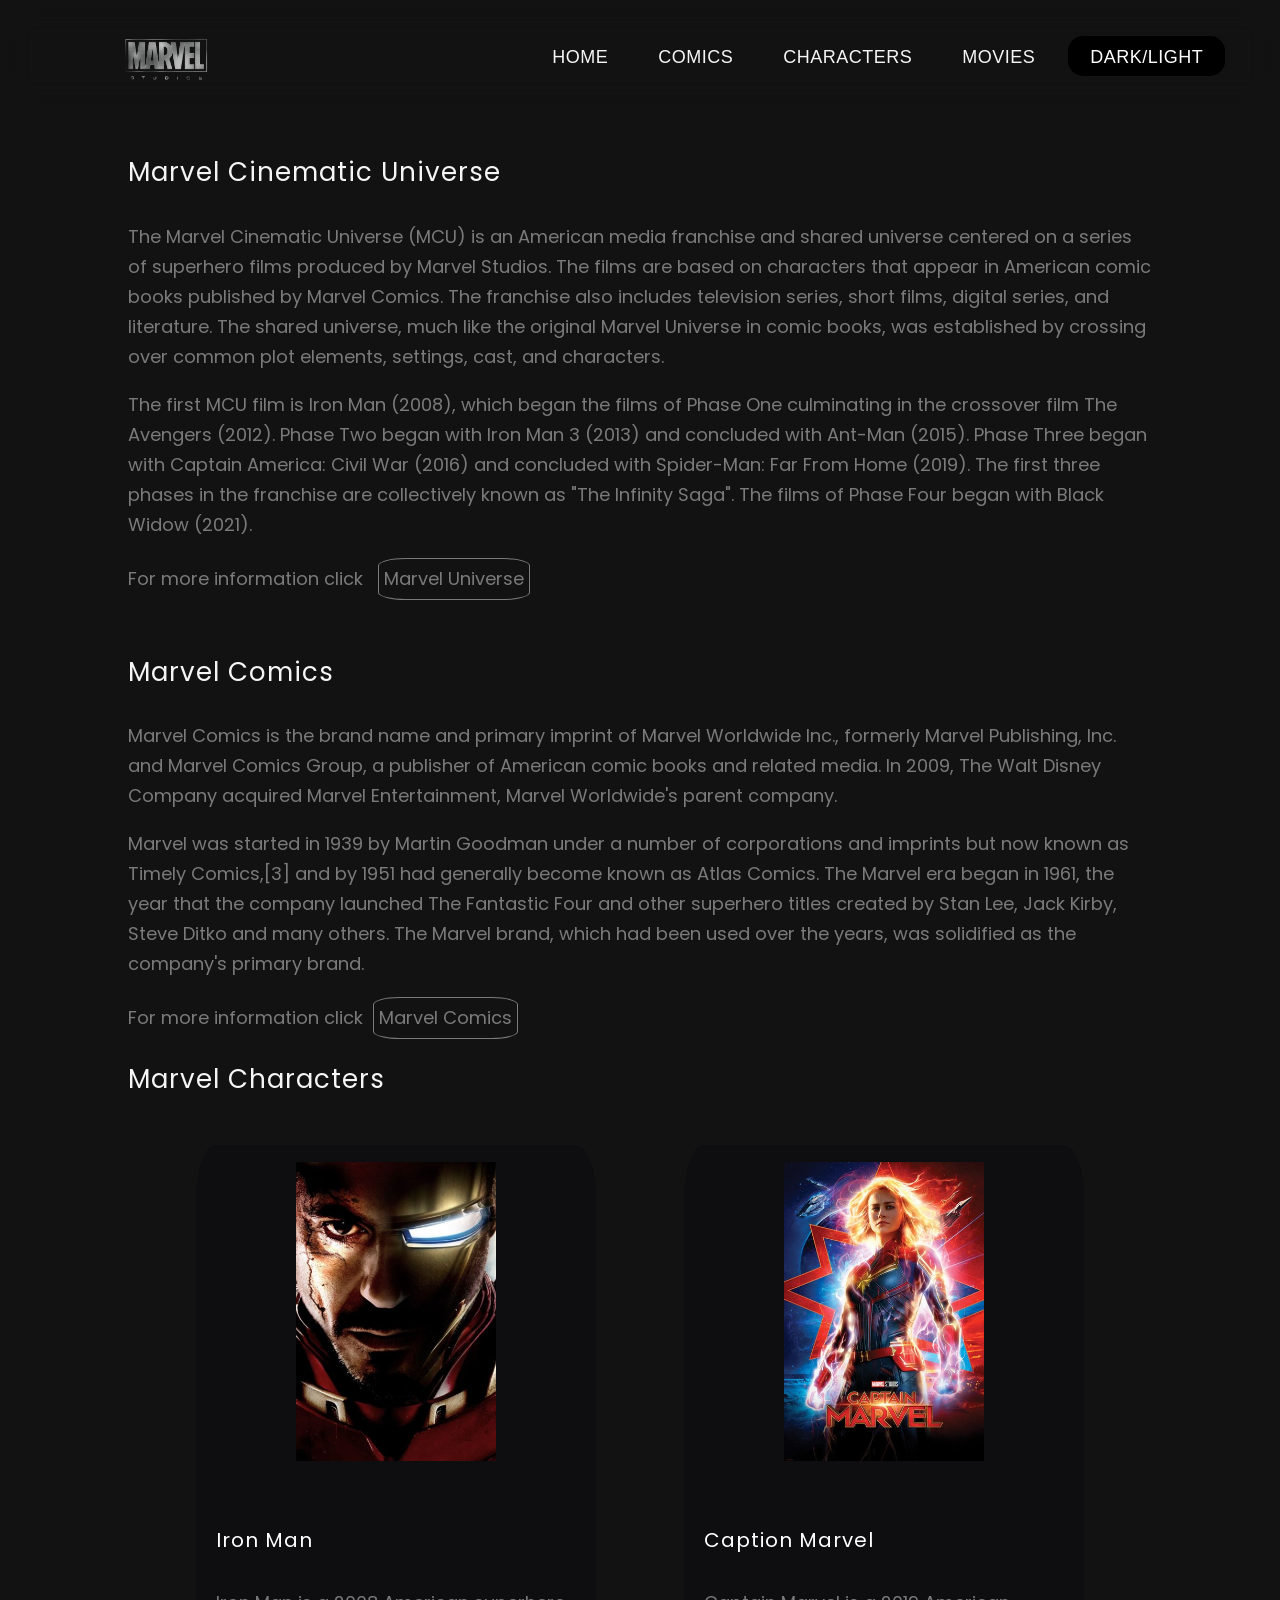
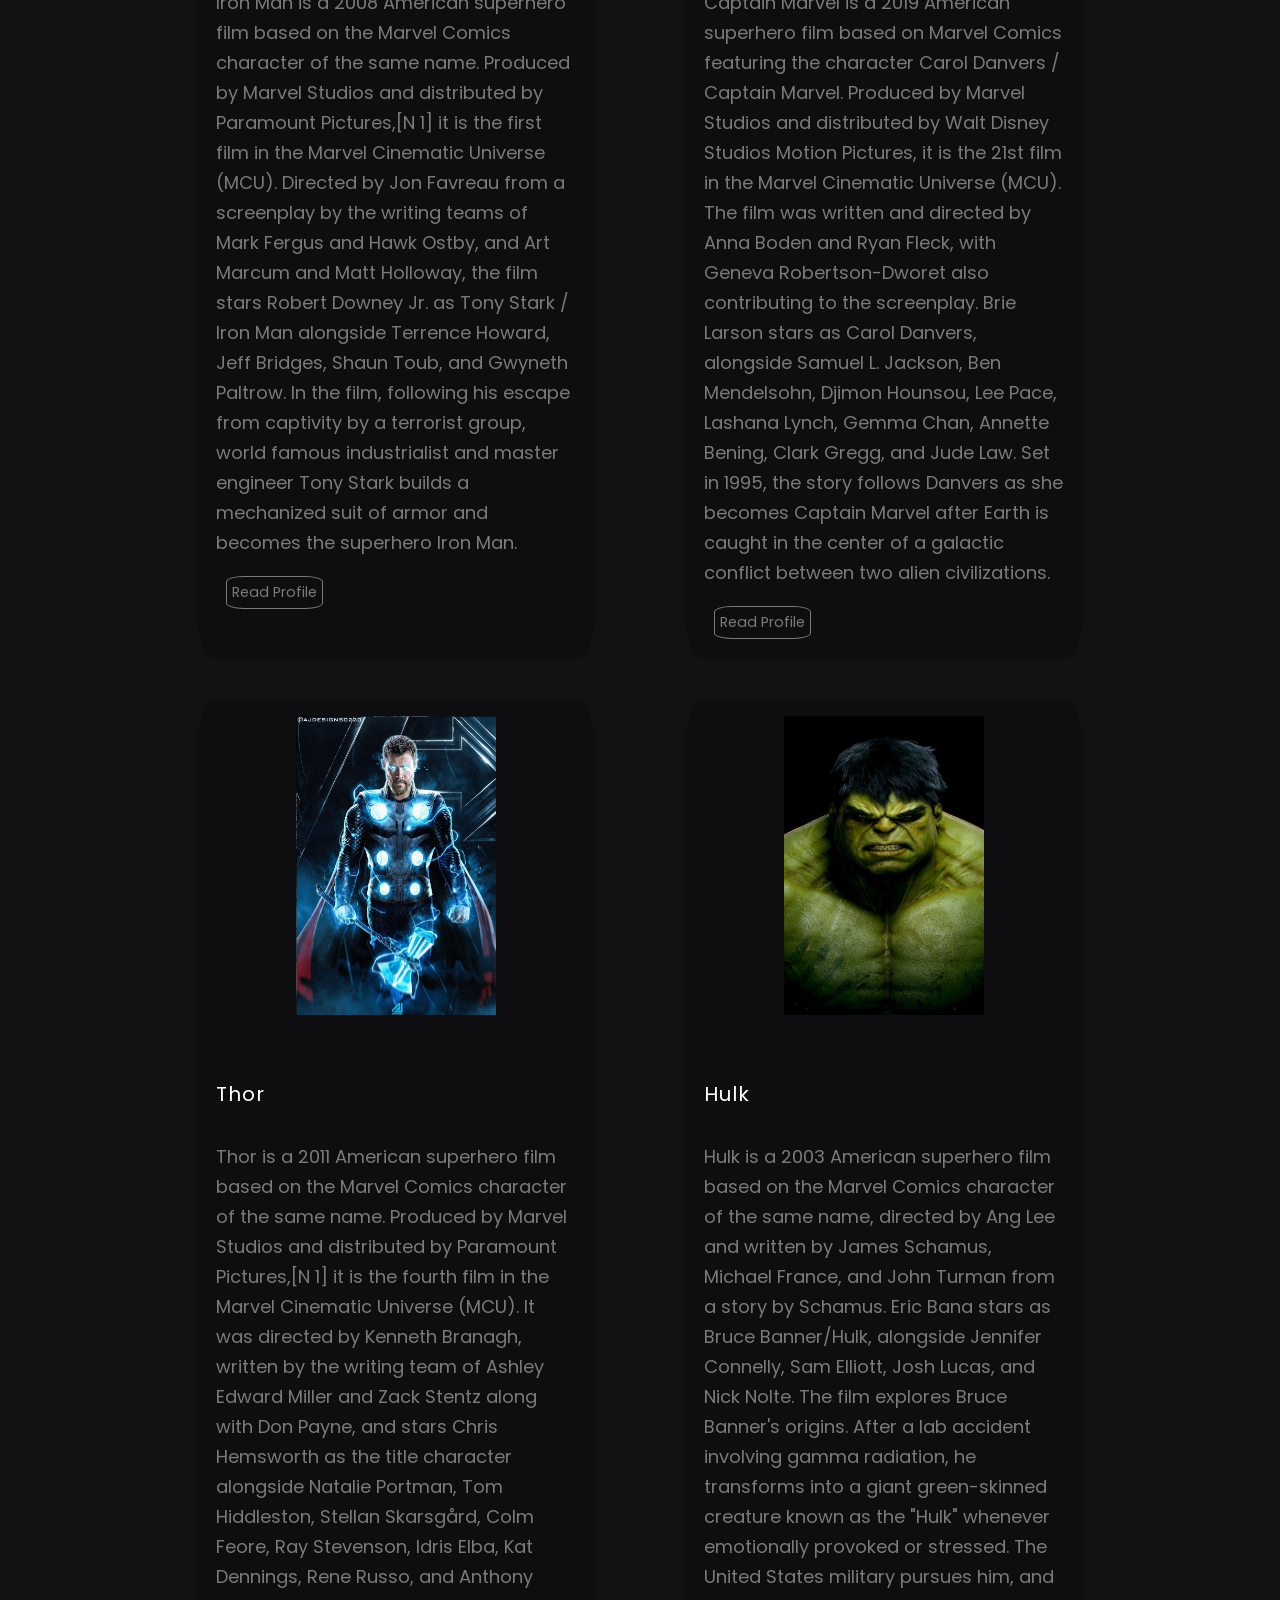
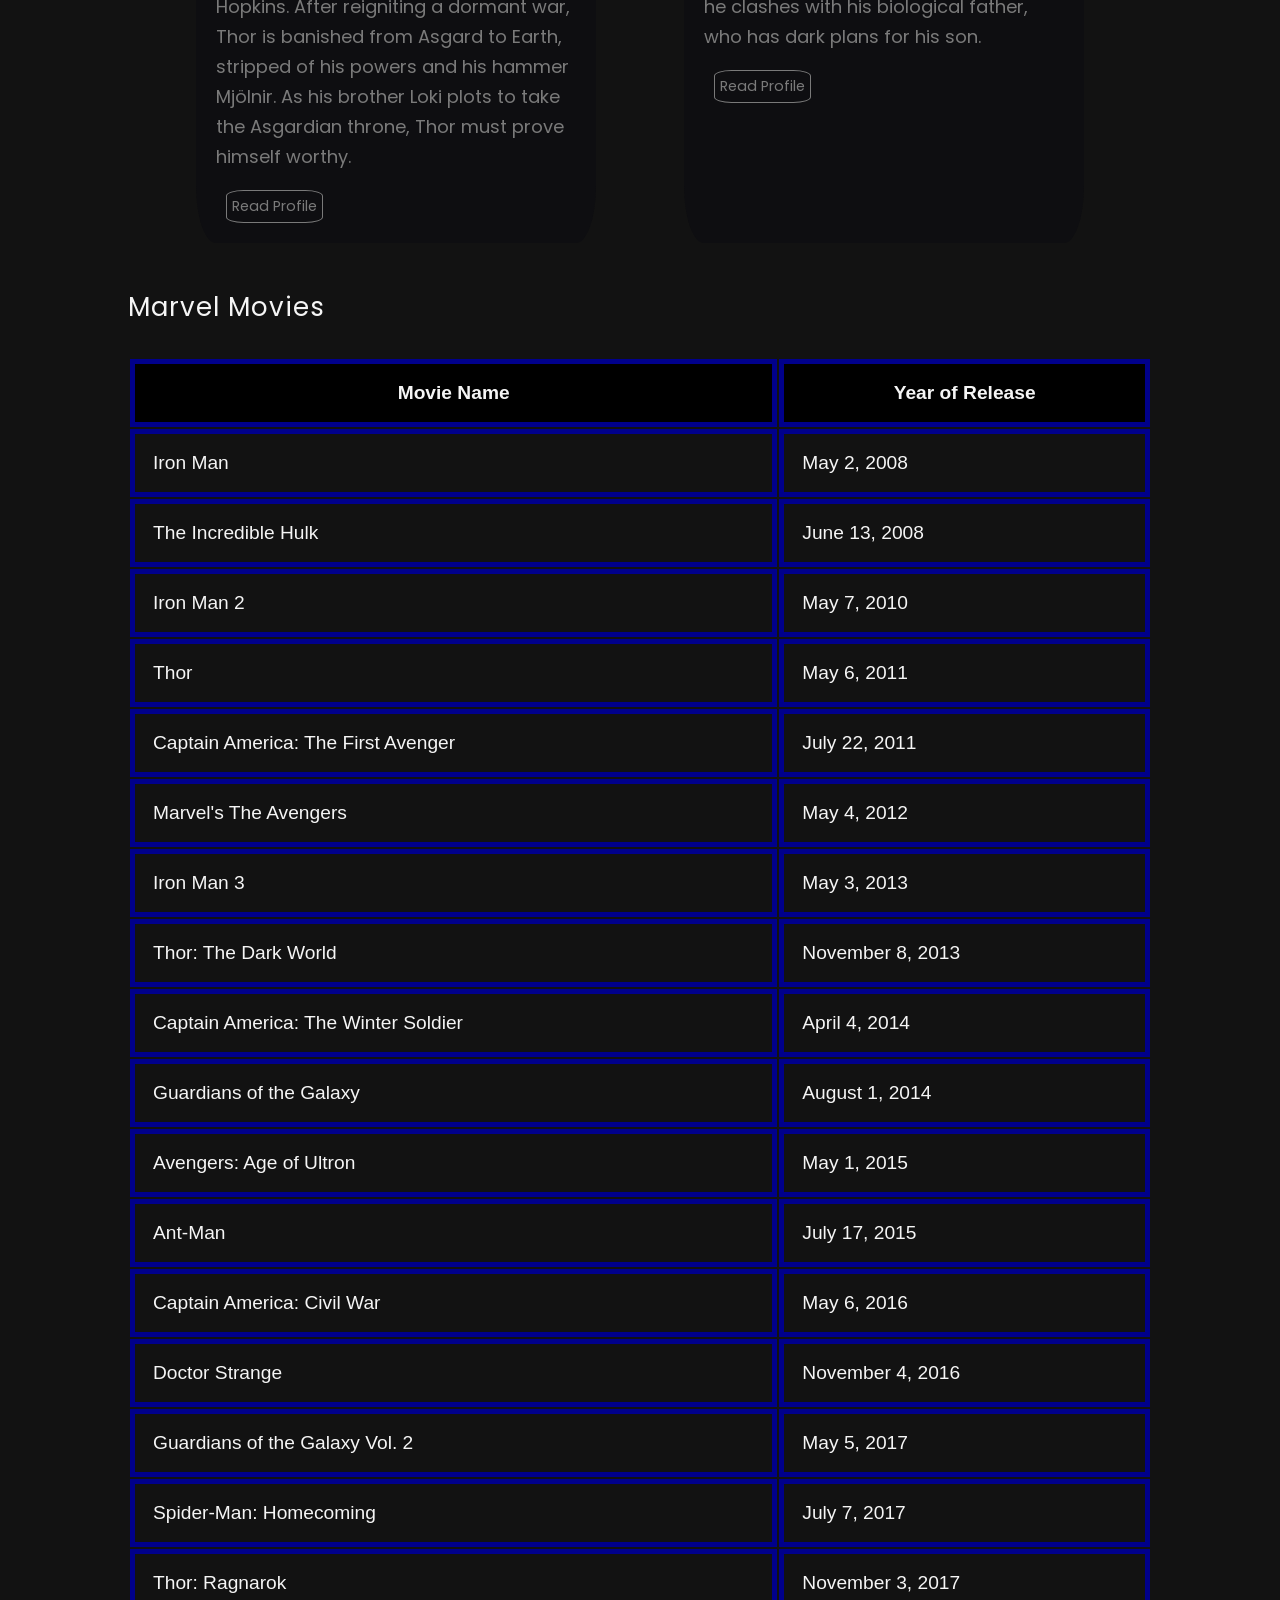
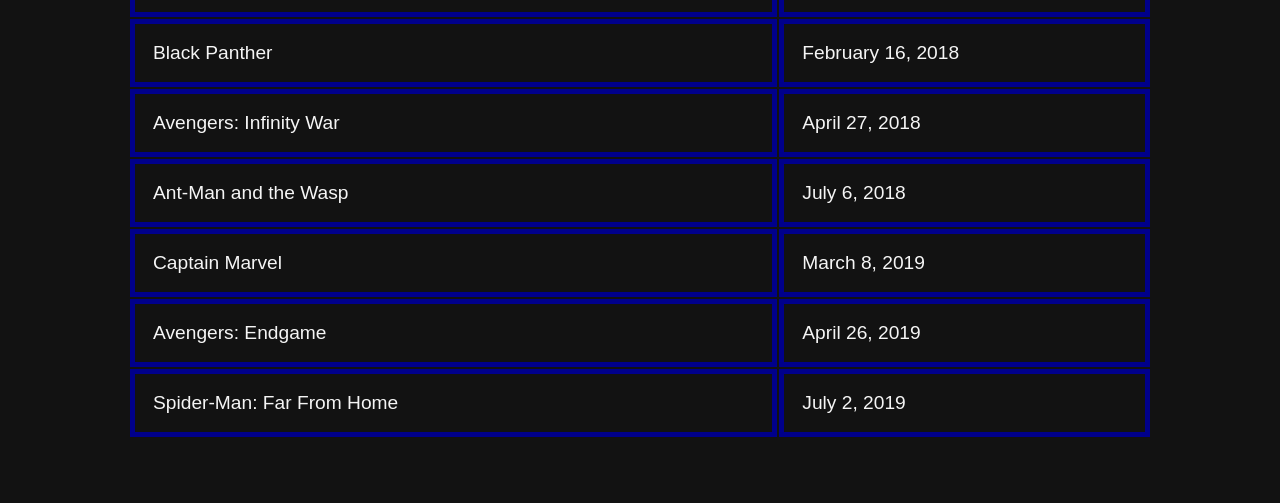
==== index.html @ 27afc03b "Updated the nav bar" ====
<!DOCTYPE html>
<html>
<head>
<meta charset="utf-8">
<title>Marvel Cinematic Universe</title>
<link rel="icon" type="image/jpeg" href="favicon.jpeg">
<link rel="stylesheet" type="text/css" href="index.css">
<script src="index.js"></script>

<link rel="preconnect" href="https://fonts.googleapis.com">
<link rel="preconnect" href="https://fonts.gstatic.com" crossorigin>
<link href="https://fonts.googleapis.com/css2?family=Almarai:wght@300&family=Lora:ital,wght@0,500;1,400&family=Roboto:wght@100&display=swap" rel="stylesheet">
<link rel="preconnect" href="https://fonts.googleapis.com">
<link rel="preconnect" href="https://fonts.gstatic.com" crossorigin>
<link href="https://fonts.googleapis.com/css2?family=Poppins&display=swap" rel="stylesheet">
</head>
<body id="container-body" class="dark-background">

	<section id="navi">
	<nav>
		<!-- <a class="logo" href="#"> -->
			<img class="logo" src="logo.png">
		<!-- </a> -->
		<!-- <span></span><span></span><span></span> -->
		<ul class="menu" class="dark-background">
			<li><a href="#">Home</a></li>
			<li><a href="#comics">Comics</a></li>
			<li><a href="#char">Characters</a></li>
			<li><a href="#movies">Movies</a></li>
			<li><input type="button" name="toggle-button" value="Dark/Light" onclick="toggleBackground()" /></li>
	</nav>
	</section>

	<section class="intro" id="intro1">
	<h1 >Marvel Cinematic Universe</h1>
	<p>The Marvel Cinematic Universe (MCU) is an American media franchise and shared universe centered on a series of superhero films produced by Marvel Studios. The films are based on characters that appear in American comic books published by Marvel Comics. The franchise also includes television series, short films, digital series, and literature. The shared universe, much like the original Marvel Universe in comic books, was established by crossing over common plot elements, settings, cast, and characters.</p>
	<p>The first MCU film is Iron Man (2008), which began the films of Phase One culminating in the crossover film The Avengers (2012). Phase Two began with Iron Man 3 (2013) and concluded with Ant-Man (2015). Phase Three began with Captain America: Civil War (2016) and concluded with Spider-Man: Far From Home (2019). The first three phases in the franchise are collectively known as "The Infinity Saga". The films of Phase Four began with Black Widow (2021).</p>
	<p>For more information click <a class="click" href="https://www.marvel.com/">Marvel Universe</a></p>
	</section>
	<section class="intro">
	<h1 id="comics">Marvel Comics</h1>
	<p>Marvel Comics is the brand name and primary imprint of Marvel Worldwide Inc., formerly Marvel Publishing, Inc. and Marvel Comics Group, a publisher of American comic books and related media. In 2009, The Walt Disney Company acquired Marvel Entertainment, Marvel Worldwide's parent company.</p>
	<p>Marvel was started in 1939 by Martin Goodman under a number of corporations and imprints but now known as Timely Comics,[3] and by 1951 had generally become known as Atlas Comics. The Marvel era began in 1961, the year that the company launched The Fantastic Four and other superhero titles created by Stan Lee, Jack Kirby, Steve Ditko and many others. The Marvel brand, which had been used over the years, was solidified as the company's primary brand.</p>
	<p>For more information click<a class="click" href="https://www.marvel.com/comics?&options%5Boffset%5D=0&totalcount=12">Marvel Comics</a></p>
	</section>

	<div class="block" id="char">
	<h1 id="charecters">Marvel Characters</h1>
	<div class="row">
		<div class="container">
			<img class="image" src="ironman.jpg">
			<div class="avenge">
				<h3>Iron Man</h3>
				<p>Iron Man is a 2008 American superhero film based on the Marvel Comics character of the same name. Produced by Marvel Studios and distributed by Paramount Pictures,[N 1] it is the first film in the Marvel Cinematic Universe (MCU). Directed by Jon Favreau from a screenplay by the writing teams of Mark Fergus and Hawk Ostby, and Art Marcum and Matt Holloway, the film stars Robert Downey Jr. as Tony Stark / Iron Man alongside Terrence Howard, Jeff Bridges, Shaun Toub, and Gwyneth Paltrow. In the film, following his escape from captivity by a terrorist group, world famous industrialist and master engineer Tony Stark builds a mechanized suit of armor and becomes the superhero Iron Man.</p>
				<a class="click" href="https://www.marvel.com/characters/iron-man-tony-stark/on-screen/profile">Read Profile</a>
			</div>
		</div>
		<div class="container">
			<img class="image" src="captainmarvel.jpg">
			<div class="avenge">
				<h3>Caption Marvel</h3>
				<p>Captain Marvel is a 2019 American superhero film based on Marvel Comics featuring the character Carol Danvers / Captain Marvel. Produced by Marvel Studios and distributed by Walt Disney Studios Motion Pictures, it is the 21st film in the Marvel Cinematic Universe (MCU). The film was written and directed by Anna Boden and Ryan Fleck, with Geneva Robertson-Dworet also contributing to the screenplay. Brie Larson stars as Carol Danvers, alongside Samuel L. Jackson, Ben Mendelsohn, Djimon Hounsou, Lee Pace, Lashana Lynch, Gemma Chan, Annette Bening, Clark Gregg, and Jude Law. Set in 1995, the story follows Danvers as she becomes Captain Marvel after Earth is caught in the center of a galactic conflict between two alien civilizations.</p>
				<a class="click" href="https://www.marvel.com/characters/captain-marvel-carol-danvers/in-comics/profile">Read Profile</a>
			</div>
		</div>

		</div>
		<div class="row">
		<div class="container">
			<img class="image" src="thor.jpg">
			<div class="avenge">
				<h3>Thor</h3>
				<p>Thor is a 2011 American superhero film based on the Marvel Comics character of the same name. Produced by Marvel Studios and distributed by Paramount Pictures,[N 1] it is the fourth film in the Marvel Cinematic Universe (MCU). It was directed by Kenneth Branagh, written by the writing team of Ashley Edward Miller and Zack Stentz along with Don Payne, and stars Chris Hemsworth as the title character alongside Natalie Portman, Tom Hiddleston, Stellan Skarsgård, Colm Feore, Ray Stevenson, Idris Elba, Kat Dennings, Rene Russo, and Anthony Hopkins. After reigniting a dormant war, Thor is banished from Asgard to Earth, stripped of his powers and his hammer Mjölnir. As his brother Loki plots to take the Asgardian throne, Thor must prove himself worthy.</p>
				<a class="click" href="https://www.marvel.com/characters/thor-thor-odinson/on-screen/profile">Read Profile</a>
			</div>
		</div>
		<div class="container">
			<img class="image" src="hulk.jpg">
			<div class="avenge">
				<h3>Hulk</h3>
				<p>Hulk is a 2003 American superhero film based on the Marvel Comics character of the same name, directed by Ang Lee and written by James Schamus, Michael France, and John Turman from a story by Schamus. Eric Bana stars as Bruce Banner/Hulk, alongside Jennifer Connelly, Sam Elliott, Josh Lucas, and Nick Nolte. The film explores Bruce Banner's origins. After a lab accident involving gamma radiation, he transforms into a giant green-skinned creature known as the "Hulk" whenever emotionally provoked or stressed. The United States military pursues him, and he clashes with his biological father, who has dark plans for his son.</p>
				<a class="click" href="https://www.marvel.com/characters/hulk-bruce-banner/on-screen/profile">Read Profile</a>
			</div>
		</div>
		
		</div>
	</div>

		<section class="block1">
			<h1 id="movies">Marvel Movies</h1>
			<table>
				<thead>
					<tr style="background-color: black;">
						<th>Movie Name</th>
						<th>Year of Release</th>
					</tr>
				</thead>
				<tbody>
				<tr>
					<td>Iron Man</td>
					<td>May 2, 2008</td>
				</tr>
				<tr>
					<td>The Incredible Hulk</td>
					<td>June 13, 2008</td>
				</tr>
				<tr>
					<td>Iron Man 2</td>
					<td>May 7, 2010</td>
				</tr>
				<tr>
					<td>Thor</td>
					<td>May 6, 2011</td>
				</tr>
				<tr>
					<td>Captain America: The First Avenger</td>
					<td>July 22, 2011</td>
				</tr>
				<tr>
					<td>Marvel's The Avengers</td>
					<td>May 4, 2012</td>
				</tr>
				<tr>
					<td>Iron Man 3</td>
					<td>May 3, 2013</td>
				</tr>
				<tr>
					<td>Thor: The Dark World</td>
					<td>November 8, 2013</td>
				</tr>
				<tr>
					<td>Captain America: The Winter Soldier</td>
					<td>April 4, 2014</td>
				</tr>
				<tr>
					<td>Guardians of the Galaxy</td>
					<td>August 1, 2014</td>
				</tr>
				<tr>
					<td>Avengers: Age of Ultron</td>
					<td>May 1, 2015</td>
				</tr>
				<tr>
					<td>Ant-Man</td>
					<td>July 17, 2015</td>
				</tr>
				<tr>
					<td>Captain America: Civil War</td>
					<td>May 6, 2016</td>
				</tr>
				<tr>
					<td>Doctor Strange</td>
					<td>November 4, 2016</td>
				</tr>
				<tr>
					<td>Guardians of the Galaxy Vol. 2</td>
					<td>May 5, 2017</td>
				</tr>
				<tr>
					<td>Spider-Man: Homecoming</td>
					<td>July 7, 2017</td>
				</tr>
				<tr>
					<td>Thor: Ragnarok</td>
					<td>November 3, 2017</td>
				</tr>
				<tr>
					<td>Black Panther</td>
					<td>February 16, 2018	</td>
				</tr>
				<tr>
					<td>Avengers: Infinity War</td>
					<td>April 27, 2018</td>
				</tr>
				<tr>
					<td>Ant-Man and the Wasp</td>
					<td>July 6, 2018</td>
				</tr>
				<tr>
					<td>Captain Marvel</td>
					<td>March 8, 2019</td>
				</tr>
				<tr>
					<td>Avengers: Endgame</td>
					<td>April 26, 2019</td>
				</tr>
				<tr>
					<td>Spider-Man: Far From Home</td>
					<td>July 2, 2019</td>
				</tr>
				</tbody>
			</table>
		</section>
</body>
</html>
---- index.css ----
html{
	scroll-behavior: smooth;
	scroll-padding-top: 128px;
}
:root{
	bgcolor : whitesmoke;
}

.block{
    margin-left: 10%;
    margin-right: 10%;
}

h1,h3{
	font-size: 26px;
    font-weight: normal;
    line-height: 45px;
    position: relative;
    padding: 0px 0px 5px 0px;
    letter-spacing: 1px;}
h3{
	font-size: 20px;
}

p{
	font-size: 18px;
	line-height: 30px;
	color: #7a7a7a;
}

@media (min-width: 800px){
	.row{
		display: flex;
		flex-wrap: wrap;
		justify-content: space-evenly;
	}
}
	body{
		margin: 0px;
		padding: 0px;
		color: black;
		background-color: whitesmoke;
		/* font-family: 'Lora', serif; */
		/* font-family: helvetica; */
		font-family: 'Poppins', sans-serif;
	}
	.dark-background{
		background-color: #121212;
		color: whitesmoke;
	}
	#navi{
		width: 100%;
		height: 10%;
		position: relative;
		z-index: 1;
	}
	.logo{
		/* height: 80px;
		width: 180px;
	    height: 80px; */
    width: 180px;
    margin-top: 5px;
    margin-bottom: 5px;
    margin-left: -40px;
    border-radius: 35px;
	}
	nav{
		display: flex;
		justify-content: space-around;
		align-items: center;
		position: fixed;
		top: 0;
		left: 0;
		width: 100%;
		/* background-color: #030303;; */
		backdrop-filter: blur(16px);
		background: transparent;
		/* color: #0e0e11; */
	}
	ul{
		list-style-type: none;
		display: flex;
		margin-right: -64px;
	}

	.menu li a{
		height: 40px;
		line-height: 43px;
		margin: 3px;
		padding: 0px 22px;
		display: flex;
		font-size: 18px;
		text-transform: uppercase;
		font-weight: 500;
		letter-spacing: 0.5px;
		font-family: sans-serif;
		color: whitesmoke;
		transition-duration: 1s;
	}

	.menu li a:hover{
		background-color: black;
		color: white;
		border-radius: 10px;
		box-shadow: 1px 1px 2px white;
		
	}
	.menu li input{
		height: 40px;
		line-height: 43px;
		margin: 3px;
		padding: 0px 22px;
		display: flex;
		font-size: 18px;
		text-transform: uppercase;
		font-weight: 500;
		letter-spacing: 0.5px;
		font-family: sans-serif;
		color: white;
		background-color: black;
		border-radius: 15px;
		border-width: 0;
		margin-left: 8px;
	}
	.menu li input:hover{
		/* background-color: red; */
		color: white;
		border-radius: 15px;
		box-shadow: 1px 1px 2px white;
	}

	a{
		text-decoration: none;
	}
	.intro{
		margin-top: 50px;
		margin-left: 10%;
		margin-right: 10%;
	}

	#intro1{
		margin-top: 150px;
		margin-left: 10%;
		margin-right: 10%;
	}
	.click{
		border-radius: 5px;
		transition-duration: 1s;

	}
	
	.click:link, .click:visited{
		/* background-color: #000000;
		color: #fff; */
		color: rgb(122, 122, 122);
		border: 2px solid;
		padding: 5px;
		text-align: center;
		display: inline-block;
		text-decoration: none;
		margin-left: 10px;
		border-width: 1px;
		border-radius: 18%;
		/* box-shadow: 1px 1px 2px white; */
	}
	.click:hover, .click:active{
		background-color: black;
		color: white;
		/* border-radius: 10px; */
		box-shadow: 1px 1px 2px white;
		/* background-color: red;
		color: white; */
	}
	.click{
		margin-left: 10%;
		margin-right: 10%;
	}

	.container{

		margin: 20px;
		align-items: center;
		max-width: 39%;
		/* max-width: 46%; */
		/* height: 737px; */
		max-height: 46%;
		background-color: #0e0e11;
		border-radius: 5%;
		transition-duration: 1s;

	}
	.container:hover{
		transform: scale(1.05);
		box-shadow: 0 0 10px;
	}
	.image{
		display: block;
		margin-left: auto;
		margin-right: auto;
		width: 50%;
		margin-top: 17px;
		margin-bottom: 17px;

		/* padding-left: 5%;
		max-width: 50%;
		max-height: 75%;
		height: 500px; */
	}
	.avenge{
		padding: 5%;
		font-size: 90%;
		color: white;
	}
	.block1{
		margin-left: 10%;
		margin-right: 10%;
		margin-bottom: 5%;
	}
	table{
		font-family: arial;
		border-collapse: no-collapse;
		width: 100%;
			}
			td,th{
				border: 5px solid darkblue;
				text-align: left;
				padding: 18px;
				font-size: 1.2em;
			}
			th{
				text-align: center;
			}
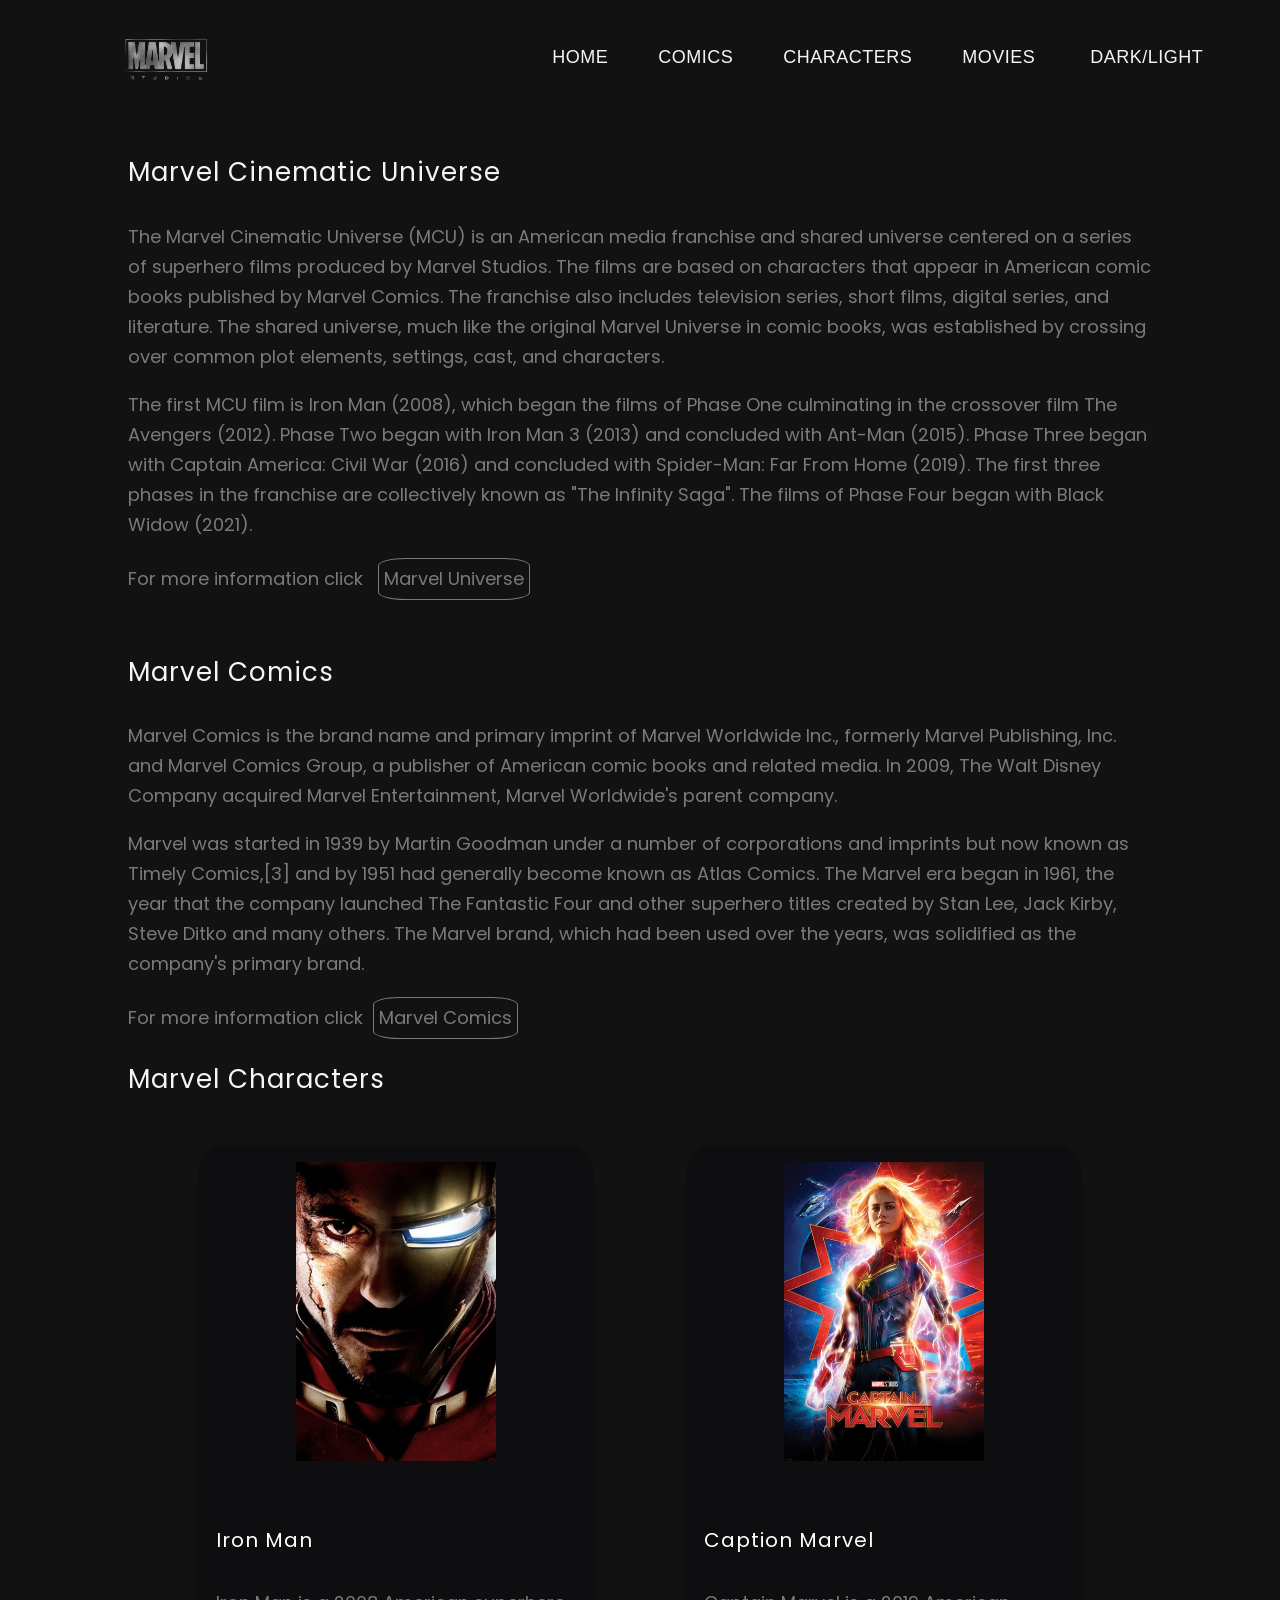
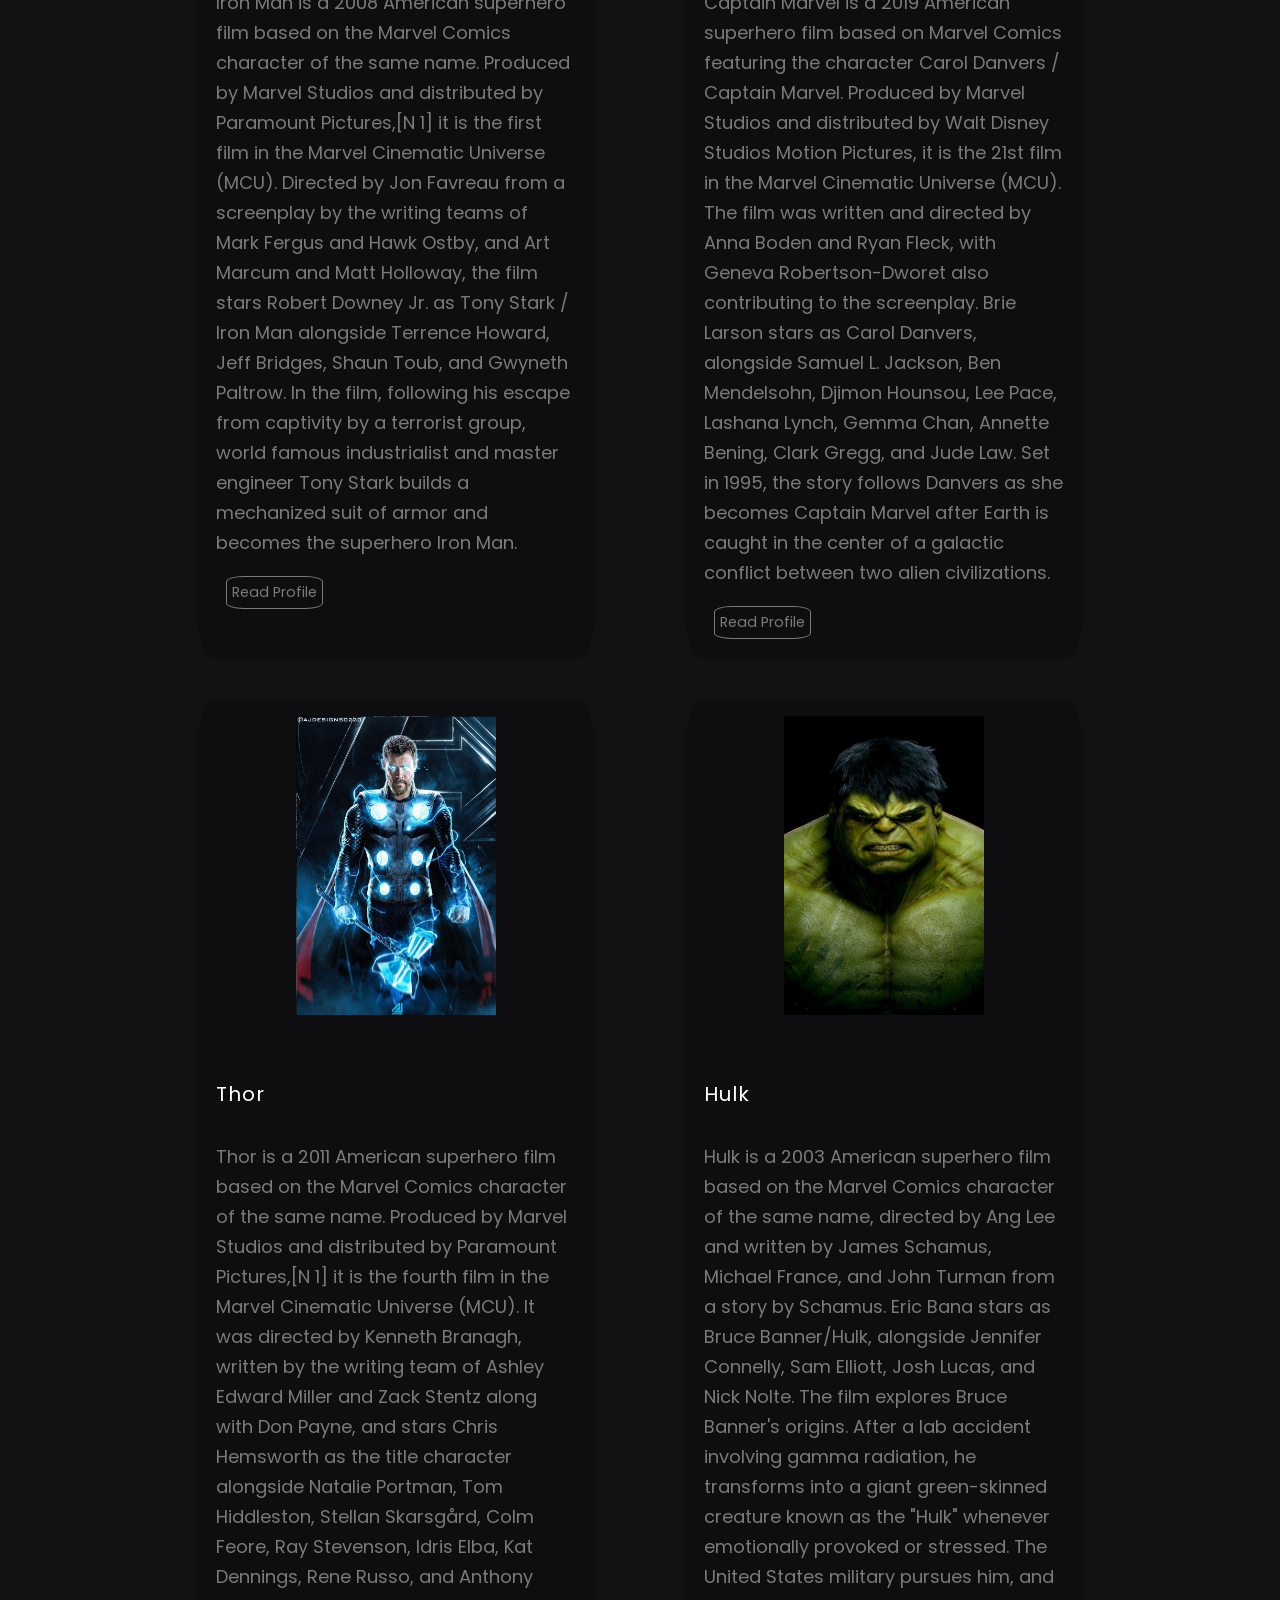
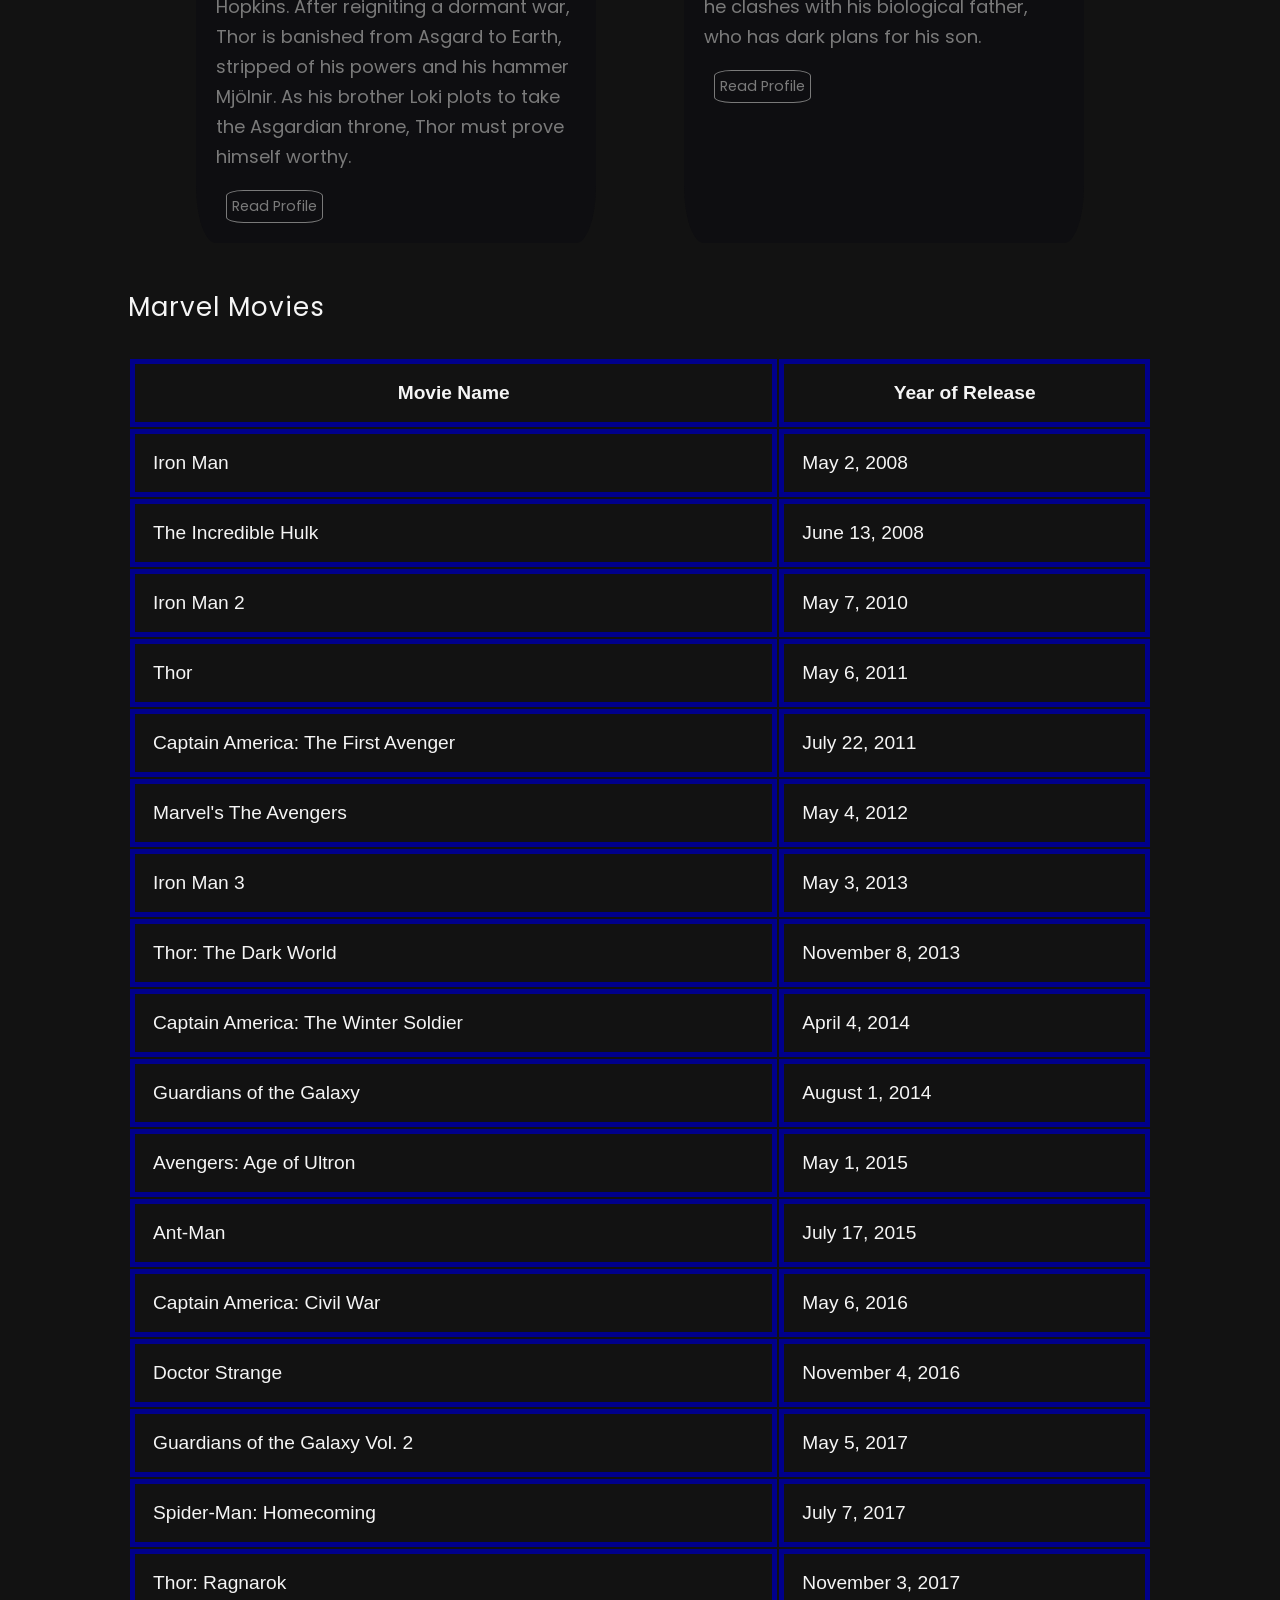
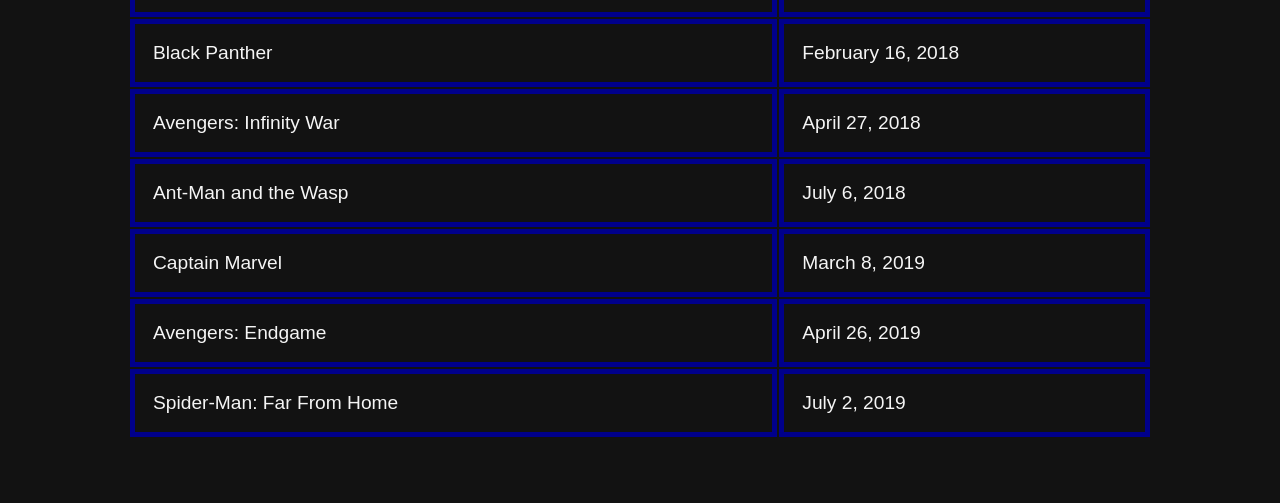
==== commit 5e3d2abb: "Refactor for light mode toggling" ====
--- a/index.html
+++ b/index.html
@@ -6,7 +6,6 @@
 <link rel="icon" type="image/jpeg" href="favicon.jpeg">
 <link rel="stylesheet" type="text/css" href="index.css">
 <script src="index.js"></script>
-
 <link rel="preconnect" href="https://fonts.googleapis.com">
 <link rel="preconnect" href="https://fonts.gstatic.com" crossorigin>
 <link href="https://fonts.googleapis.com/css2?family=Almarai:wght@300&family=Lora:ital,wght@0,500;1,400&family=Roboto:wght@100&display=swap" rel="stylesheet">
@@ -18,10 +17,7 @@
 
 	<section id="navi">
 	<nav>
-		<!-- <a class="logo" href="#"> -->
 			<img class="logo" src="logo.png">
-		<!-- </a> -->
-		<!-- <span></span><span></span><span></span> -->
 		<ul class="menu" class="dark-background">
 			<li><a href="#">Home</a></li>
 			<li><a href="#comics">Comics</a></li>
@@ -90,7 +86,7 @@
 			<h1 id="movies">Marvel Movies</h1>
 			<table>
 				<thead>
-					<tr style="background-color: black;">
+					<tr>
 						<th>Movie Name</th>
 						<th>Year of Release</th>
 					</tr>
--- a/index.css
+++ b/index.css
@@ -3,7 +3,7 @@
 	scroll-padding-top: 128px;
 }
 :root{
-	bgcolor : whitesmoke;
+	--bgcolor : whitesmoke;
 }
 
 .block{
@@ -40,8 +40,6 @@
 		padding: 0px;
 		color: black;
 		background-color: whitesmoke;
-		/* font-family: 'Lora', serif; */
-		/* font-family: helvetica; */
 		font-family: 'Poppins', sans-serif;
 	}
 	.dark-background{
@@ -55,9 +53,6 @@
 		z-index: 1;
 	}
 	.logo{
-		/* height: 80px;
-		width: 180px;
-	    height: 80px; */
     width: 180px;
     margin-top: 5px;
     margin-bottom: 5px;
@@ -72,10 +67,8 @@
 		top: 0;
 		left: 0;
 		width: 100%;
-		/* background-color: #030303;; */
 		backdrop-filter: blur(16px);
 		background: transparent;
-		/* color: #0e0e11; */
 	}
 	ul{
 		list-style-type: none;
@@ -99,7 +92,6 @@
 	}
 
 	.menu li a:hover{
-		background-color: black;
 		color: white;
 		border-radius: 10px;
 		box-shadow: 1px 1px 2px white;
@@ -116,14 +108,13 @@
 		font-weight: 500;
 		letter-spacing: 0.5px;
 		font-family: sans-serif;
-		color: white;
-		background-color: black;
+		color: whitesmoke;
+		background-color:transparent;
 		border-radius: 15px;
 		border-width: 0;
 		margin-left: 8px;
 	}
 	.menu li input:hover{
-		/* background-color: red; */
 		color: white;
 		border-radius: 15px;
 		box-shadow: 1px 1px 2px white;
@@ -150,8 +141,6 @@
 	}
 	
 	.click:link, .click:visited{
-		/* background-color: #000000;
-		color: #fff; */
 		color: rgb(122, 122, 122);
 		border: 2px solid;
 		padding: 5px;
@@ -161,15 +150,11 @@
 		margin-left: 10px;
 		border-width: 1px;
 		border-radius: 18%;
-		/* box-shadow: 1px 1px 2px white; */
 	}
 	.click:hover, .click:active{
 		background-color: black;
 		color: white;
-		/* border-radius: 10px; */
 		box-shadow: 1px 1px 2px white;
-		/* background-color: red;
-		color: white; */
 	}
 	.click{
 		margin-left: 10%;
@@ -181,8 +166,6 @@
 		margin: 20px;
 		align-items: center;
 		max-width: 39%;
-		/* max-width: 46%; */
-		/* height: 737px; */
 		max-height: 46%;
 		background-color: #0e0e11;
 		border-radius: 5%;
@@ -200,11 +183,6 @@
 		width: 50%;
 		margin-top: 17px;
 		margin-bottom: 17px;
-
-		/* padding-left: 5%;
-		max-width: 50%;
-		max-height: 75%;
-		height: 500px; */
 	}
 	.avenge{
 		padding: 5%;
